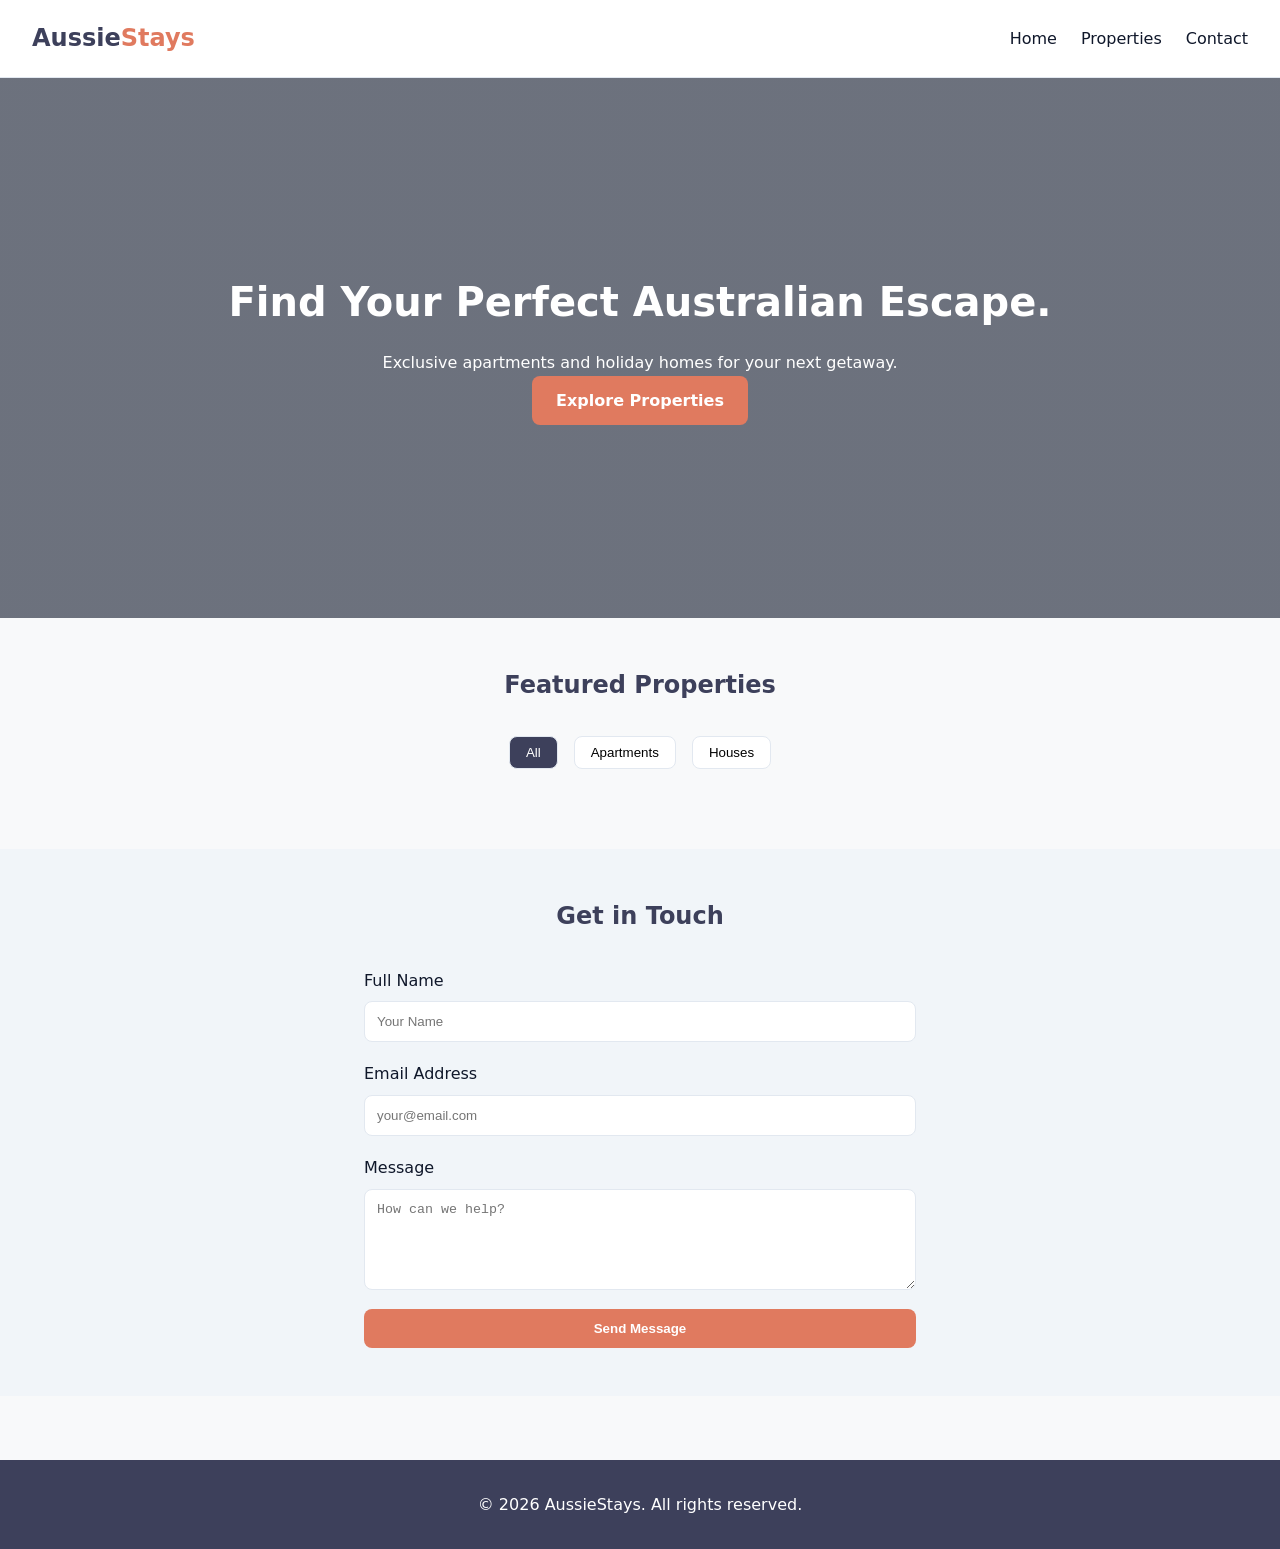
==== index.html @ 416e7ea9 "first website draft" ====
<!DOCTYPE html>
<html lang="en">
<head>
    <meta charset="UTF-8">
    <meta name="viewport" content="width=device-width, initial-scale=1.0">
    <title>Aussie Stays – Premium Holiday Rentals</title>
    <link rel="stylesheet" href="style.css">
    <script src="main.js" defer></script>
</head>
<body>
    <header class="navbar">
        <div class="logo">Aussie<span>Stays</span></div>
        <button class="menu-toggle" id="mobile-menu" aria-label="Toggle navigation">
            <span class="bar"></span>
            <span class="bar"></span>
            <span class="bar"></span>
        </button>
        <nav class="nav-links" id="nav-links">
            <a href="#" id="nav-home" class="active">Home</a>
            <a href="#" id="nav-properties">Properties</a>
            <a href="#" id="nav-contact">Contact</a>
        </nav>
    </header>

    <main id="main-view">
        <section class="hero">
            <div class="hero-content">
                <h1>Find Your Perfect Australian Escape.</h1>
                <p>Exclusive apartments and holiday homes for your next getaway.</p>
                <a href="#properties-section" class="btn primary-btn">Explore Properties</a>
            </div>
        </section>

        <section id="properties-section" class="section container">
            <h2>Featured Properties</h2>
            <div class="filter-bar">
                <button class="filter-btn active" data-filter="all">All</button>
                <button class="filter-btn" data-filter="apartment">Apartments</button>
                <button class="filter-btn" data-filter="house">Houses</button>
            </div>
            <div class="property-grid" id="property-grid"></div>
        </section>

        <section id="contact-section" class="section bg-light">
            <div class="container contact-container">
                <h2>Get in Touch</h2>
                <form id="contact-form" class="contact-form">
                    <div class="form-group">
                        <label for="name">Full Name</label>
                        <input type="text" id="name" required placeholder="Your Name">
                    </div>
                    <div class="form-group">
                        <label for="email">Email Address</label>
                        <input type="email" id="email" required placeholder="your@email.com">
                    </div>
                    <div class="form-group">
                        <label for="message">Message</label>
                        <textarea id="message" rows="5" required placeholder="How can we help?"></textarea>
                    </div>
                    <button type="submit" class="btn primary-btn">Send Message</button>
                </form>
            </div>
        </section>
    </main>

    <main id="detail-view" class="container hidden">
        <button id="back-btn" class="btn secondary-btn">&larr; Back to Properties</button>
        
        <div class="detail-container">
            <div class="slideshow-container">
                <img id="slide-img" src="" alt="Property Image">
                <button class="slide-prev" id="prev-btn">&#10094;</button>
                <button class="slide-next" id="next-btn">&#10095;</button>
            </div>

            <div class="detail-info">
                <h1 id="detail-title"></h1>
                <p id="detail-location" class="location-tag"></p>
                <div id="detail-price" class="price-tag"></div>
                <p id="detail-specs" class="specs-tag"></p>
                <p id="detail-description" class="description-text"></p>

                <div class="booking-box">
                    <h3>Book Your Stay</h3>
                    <p>Select your dates and schedule a reservation:</p>
                    <div id="booking-widget" class="booking-placeholder">
                        <a href="https://calendly.com" target="_blank" rel="noopener" class="btn primary-btn full-width">Schedule via Calendly</a>
                    </div>
                </div>
            </div>
        </div>
    </main>

    <footer>
        <p>&copy; 2026 AussieStays. All rights reserved.</p>
    </footer>
</body>
</html>
---- style.css ----
:root {
    --bg-main: #F8F9FA;
    --bg-card: #FFFFFF;
    --text-primary: #0F172A;
    --text-muted: #64748B;
    --accent-orange: #E07A5F;
    --accent-blue: #3D405B;
    --accent-hover: #D0694E;
    --border-color: #E2E8F0;
    --radius: 8px;
    --transition: all 0.3s ease;
}

* {
    box-sizing: border-box;
    margin: 0;
    padding: 0;
}

body {
    font-family: system-ui, -apple-system, BlinkMacSystemFont, 'Segoe UI', Roboto, sans-serif;
    background-color: var(--bg-main);
    color: var(--text-primary);
    line-height: 1.6;
}

.hidden {
    display: none !important;
}

/* Navbar & Burger Menu */
.navbar {
    display: flex;
    justify-content: space-between;
    align-items: center;
    padding: 1.2rem 2rem;
    background-color: var(--bg-card);
    border-bottom: 1px solid var(--border-color);
    position: sticky;
    top: 0;
    z-index: 100;
}

.logo {
    font-size: 1.5rem;
    font-weight: 700;
    color: var(--accent-blue);
}

.logo span {
    color: var(--accent-orange);
}

.nav-links {
    display: flex;
    gap: 1.5rem;
}

.nav-links a {
    text-decoration: none;
    color: var(--text-primary);
    font-weight: 500;
}

.menu-toggle {
    display: none;
    flex-direction: column;
    gap: 5px;
    background: none;
    border: none;
    cursor: pointer;
}

.bar {
    width: 25px;
    height: 3px;
    background-color: var(--text-primary);
    border-radius: 2px;
}

/* Layout Elements */
.container {
    max-width: 1100px;
    margin: 0 auto;
    padding: 3rem 1.5rem;
}

.hero {
    background: linear-gradient(rgba(15, 23, 42, 0.6), rgba(15, 23, 42, 0.6)), 
                url('https://images.unsplash.com/photo-1507525428034-b723cf961d3e?auto=format&fit=crop&w=1200&q=80') center/cover no-repeat;
    height: 60vh;
    display: flex;
    align-items: center;
    justify-content: center;
    text-align: center;
    color: #FFF;
    padding: 0 1rem;
}

.hero-content h1 { font-size: 2.5rem; margin-bottom: 1rem; }
.section h2 { text-align: center; color: var(--accent-blue); margin-bottom: 2rem; }
.bg-light { background-color: #F1F5F9; }

/* Property Grid Tiles */
.property-grid {
    display: grid;
    grid-template-columns: repeat(auto-fit, minmax(300px, 1fr));
    gap: 2rem;
}

.card {
    background: var(--bg-card);
    border-radius: var(--radius);
    overflow: hidden;
    border: 1px solid var(--border-color);
    cursor: pointer;
    transition: var(--transition);
}

.card:hover {
    transform: translateY(-5px);
    box-shadow: 0 10px 20px rgba(0,0,0,0.08);
}

.card-img { width: 100%; height: 220px; object-fit: cover; }
.card-body { padding: 1.5rem; }
.card-price { color: var(--accent-orange); font-size: 1.25rem; font-weight: 700; margin-top: 0.5rem; }

/* Detail Page & Slideshow */
.detail-container {
    display: grid;
    grid-template-columns: 1fr 1fr;
    gap: 2.5rem;
    margin-top: 2rem;
}

.slideshow-container {
    position: relative;
    height: 380px;
    background: #000;
    border-radius: var(--radius);
    overflow: hidden;
}

.slideshow-container img {
    width: 100%;
    height: 100%;
    object-fit: cover;
}

.slide-prev, .slide-next {
    position: absolute;
    top: 50%;
    transform: translateY(-50%);
    background: rgba(15, 23, 42, 0.6);
    color: white;
    border: none;
    padding: 0.75rem 1rem;
    cursor: pointer;
    border-radius: var(--radius);
}

.slide-prev { left: 10px; }
.slide-next { right: 10px; }

.location-tag { color: var(--text-muted); font-weight: 500; margin-bottom: 0.5rem; }
.price-tag { font-size: 1.5rem; color: var(--accent-orange); font-weight: 700; margin-bottom: 1rem; }
.booking-box {
    margin-top: 2rem;
    padding: 1.5rem;
    background: #FFF;
    border: 1px solid var(--border-color);
    border-radius: var(--radius);
}

/* Buttons & Inputs */
.btn {
    display: inline-block;
    padding: 0.75rem 1.5rem;
    border-radius: var(--radius);
    text-decoration: none;
    font-weight: 600;
    cursor: pointer;
    border: none;
    transition: var(--transition);
}

.primary-btn { background-color: var(--accent-orange); color: #FFF; }
.primary-btn:hover { background-color: var(--accent-hover); }
.secondary-btn { background-color: var(--accent-blue); color: #FFF; }
.full-width { display: block; text-align: center; width: 100%; margin-top: 1rem; }

.filter-bar { display: flex; justify-content: center; gap: 1rem; margin-bottom: 2rem; }
.filter-btn { padding: 0.5rem 1rem; border: 1px solid var(--border-color); background: var(--bg-card); border-radius: var(--radius); cursor: pointer; }
.filter-btn.active { background: var(--accent-blue); color: #FFF; }

.contact-container { max-width: 600px; }
.contact-form { display: flex; flex-direction: column; gap: 1.2rem; }
.form-group { display: flex; flex-direction: column; gap: 0.5rem; }
.form-group input, .form-group textarea { padding: 0.75rem; border: 1px solid var(--border-color); border-radius: var(--radius); }

footer { text-align: center; padding: 2rem; background-color: var(--accent-blue); color: #FFF; margin-top: 4rem; }

/* Mobile Menu Media Query */
@media (max-width: 768px) {
    .menu-toggle { display: flex; }
    .nav-links {
        display: none;
        position: absolute;
        top: 100%;
        left: 0;
        right: 0;
        background-color: var(--bg-card);
        flex-direction: column;
        padding: 1.5rem;
        border-bottom: 1px solid var(--border-color);
    }
    .nav-links.active { display: flex; }
    .detail-container { grid-template-columns: 1fr; }
}
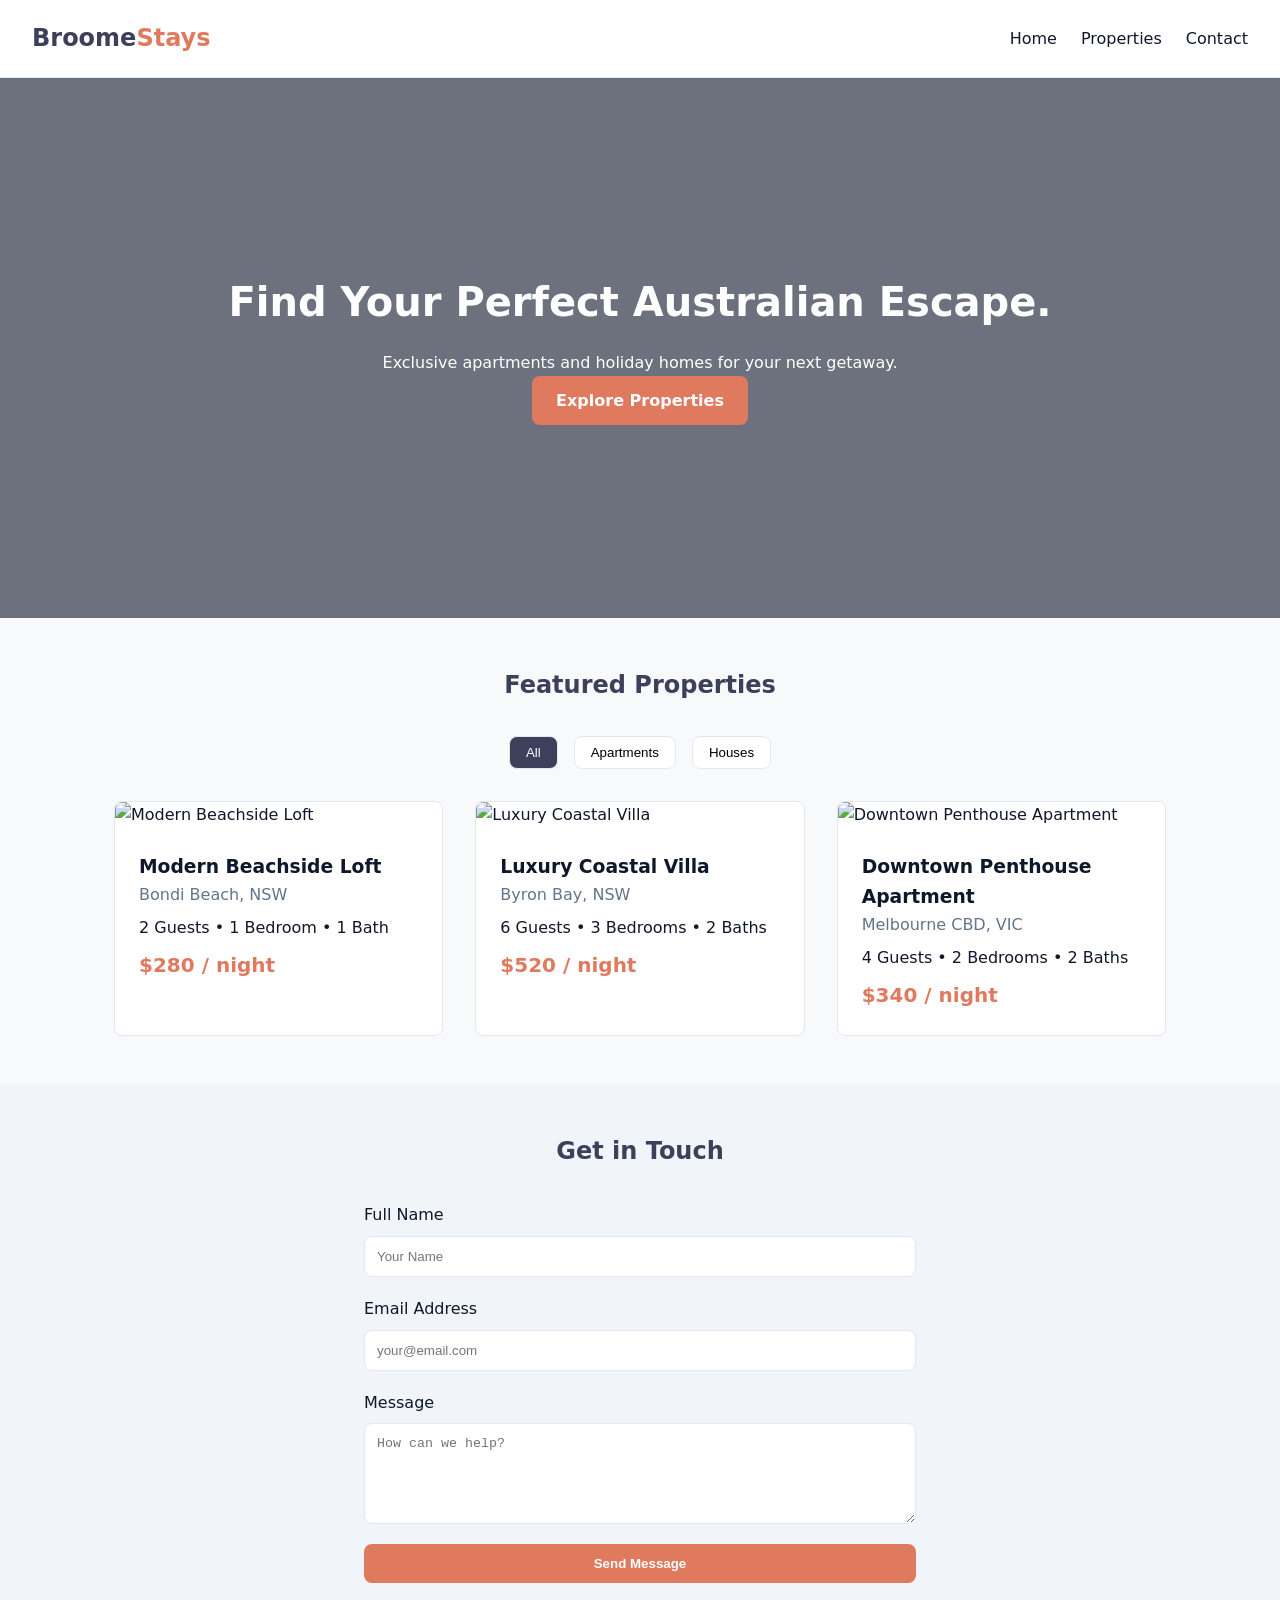
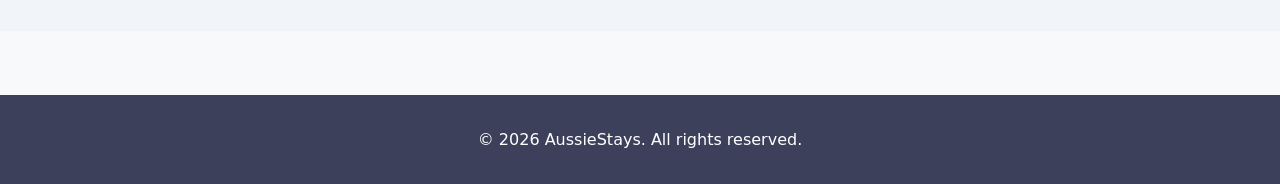
==== commit 5cecf518: "corrected reference to .js + added new folder for pages" ====
--- a/index.html
+++ b/index.html
@@ -5,11 +5,11 @@
     <meta name="viewport" content="width=device-width, initial-scale=1.0">
     <title>Aussie Stays – Premium Holiday Rentals</title>
     <link rel="stylesheet" href="style.css">
-    <script src="main.js" defer></script>
+    <script src="script.js" defer></script>
 </head>
 <body>
     <header class="navbar">
-        <div class="logo">Aussie<span>Stays</span></div>
+        <div class="logo">Broome<span>Stays</span></div>
         <button class="menu-toggle" id="mobile-menu" aria-label="Toggle navigation">
             <span class="bar"></span>
             <span class="bar"></span>
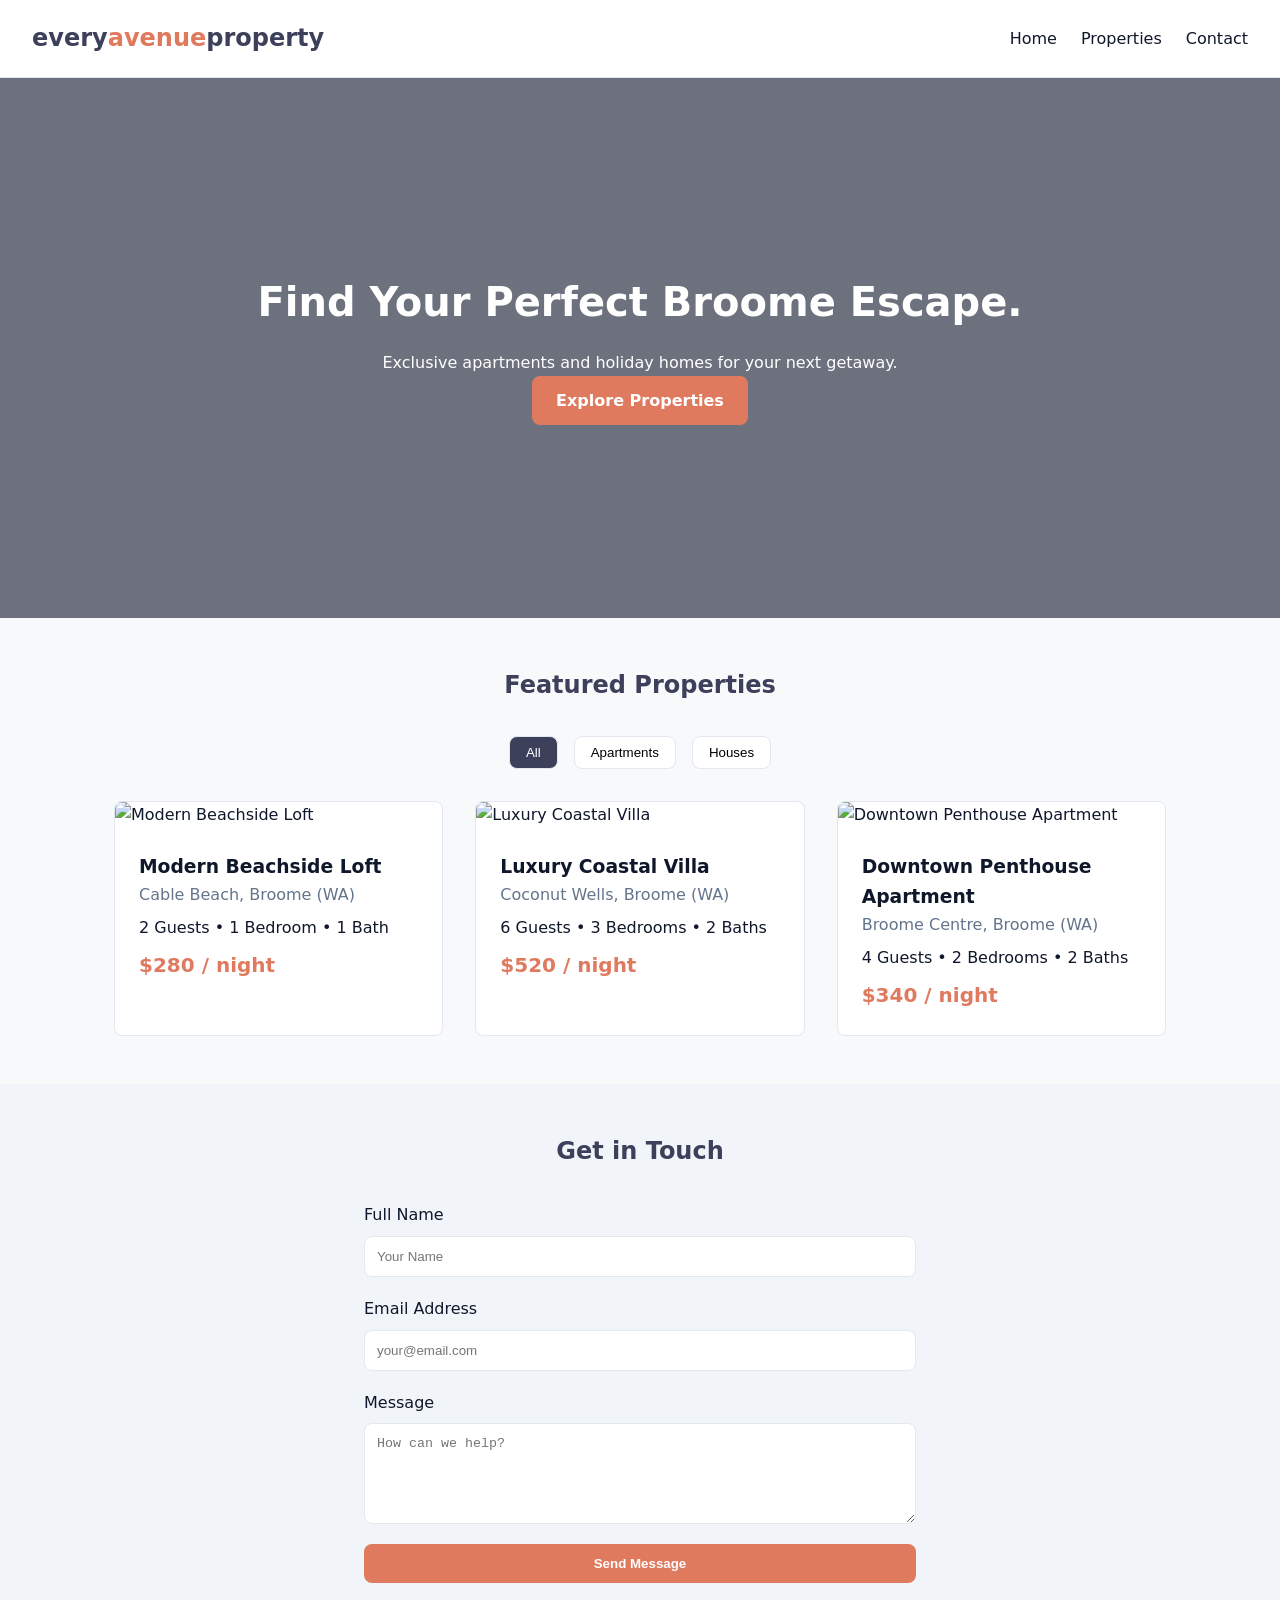
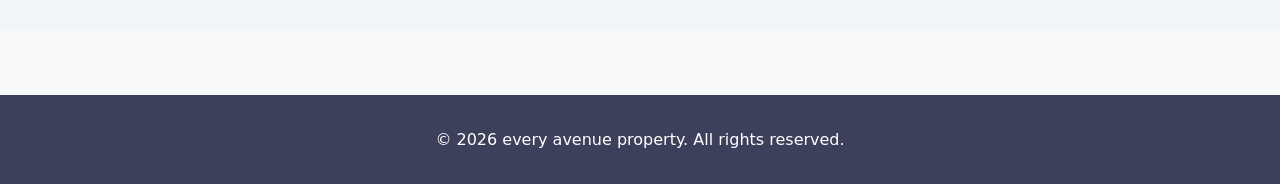
==== commit 135753cd: "minor text edits" ====
--- a/index.html
+++ b/index.html
@@ -9,7 +9,7 @@
 </head>
 <body>
     <header class="navbar">
-        <div class="logo">Broome<span>Stays</span></div>
+        <div class="logo">every<span>avenue</span>property</div>
         <button class="menu-toggle" id="mobile-menu" aria-label="Toggle navigation">
             <span class="bar"></span>
             <span class="bar"></span>
@@ -25,7 +25,7 @@
     <main id="main-view">
         <section class="hero">
             <div class="hero-content">
-                <h1>Find Your Perfect Australian Escape.</h1>
+                <h1>Find Your Perfect Broome Escape.</h1>
                 <p>Exclusive apartments and holiday homes for your next getaway.</p>
                 <a href="#properties-section" class="btn primary-btn">Explore Properties</a>
             </div>
@@ -92,7 +92,7 @@
     </main>
 
     <footer>
-        <p>&copy; 2026 AussieStays. All rights reserved.</p>
+        <p>&copy; 2026 every avenue property. All rights reserved.</p>
     </footer>
 </body>
 </html>
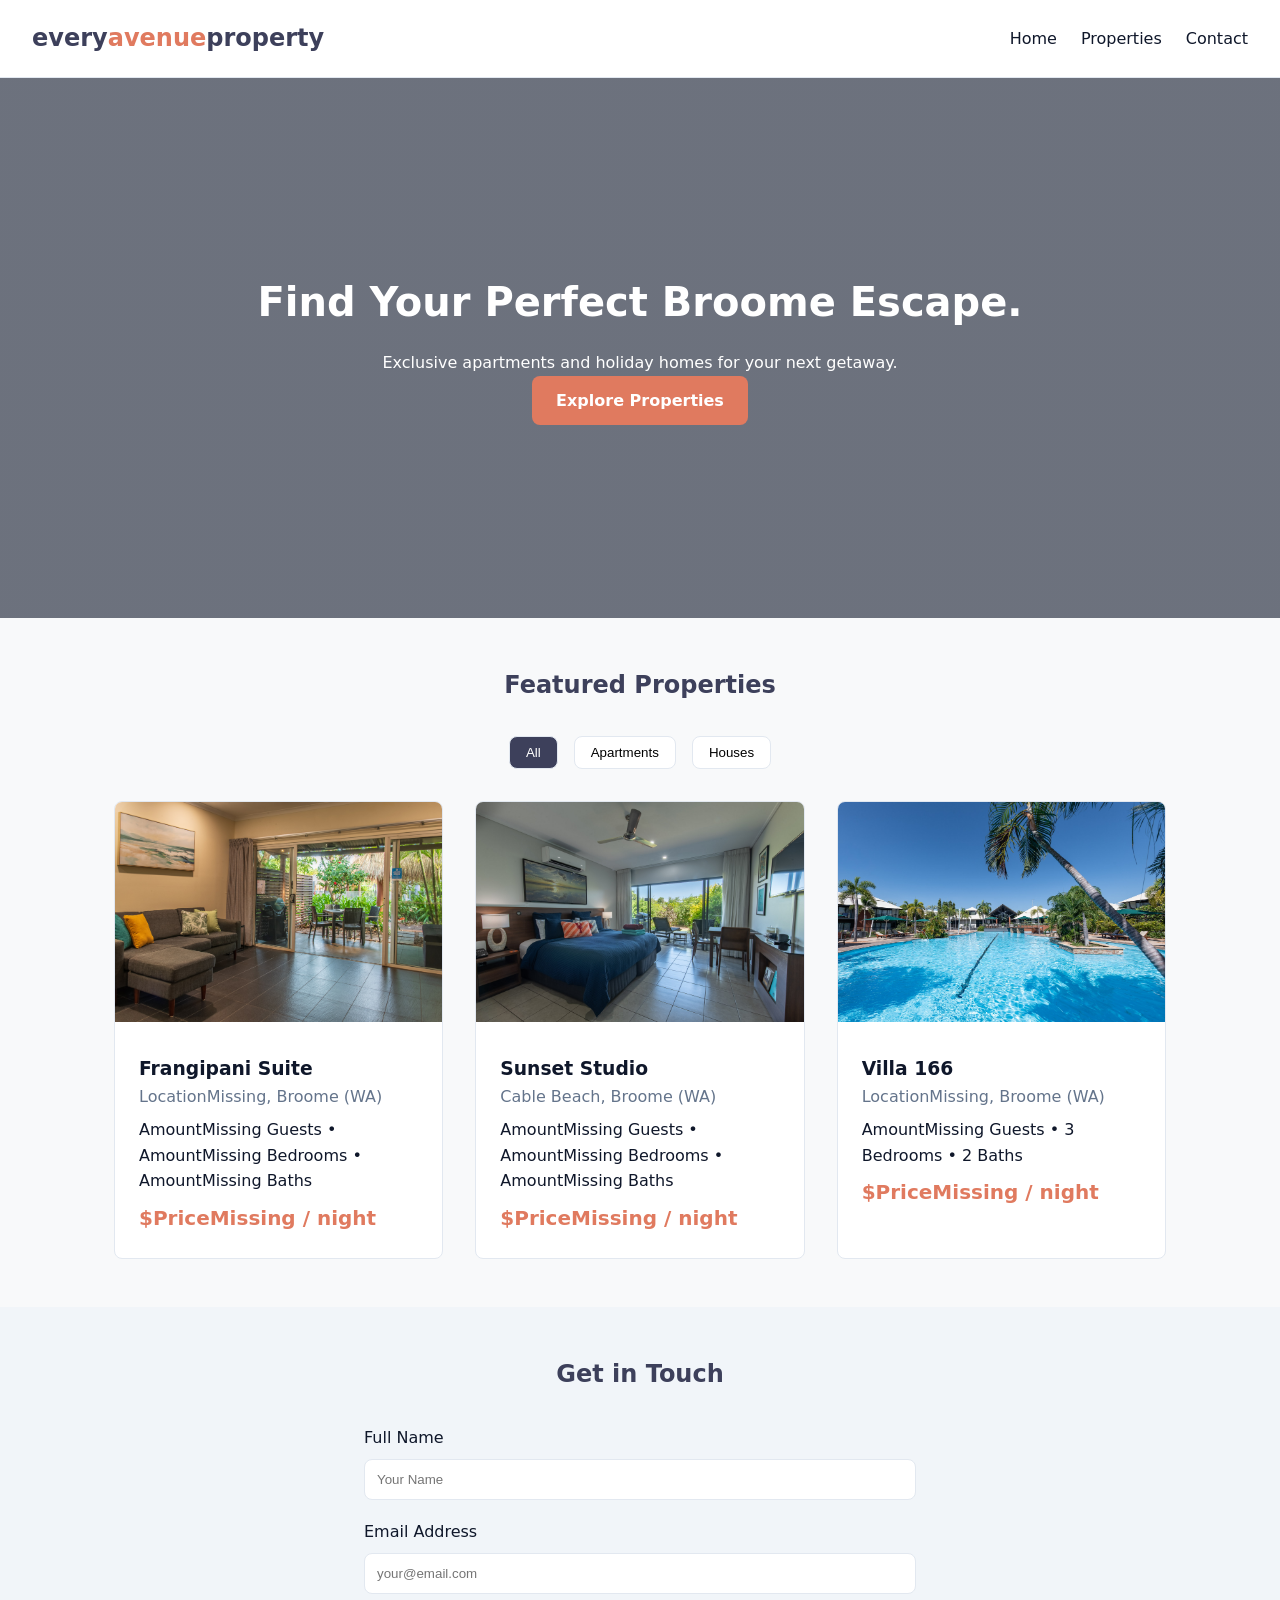
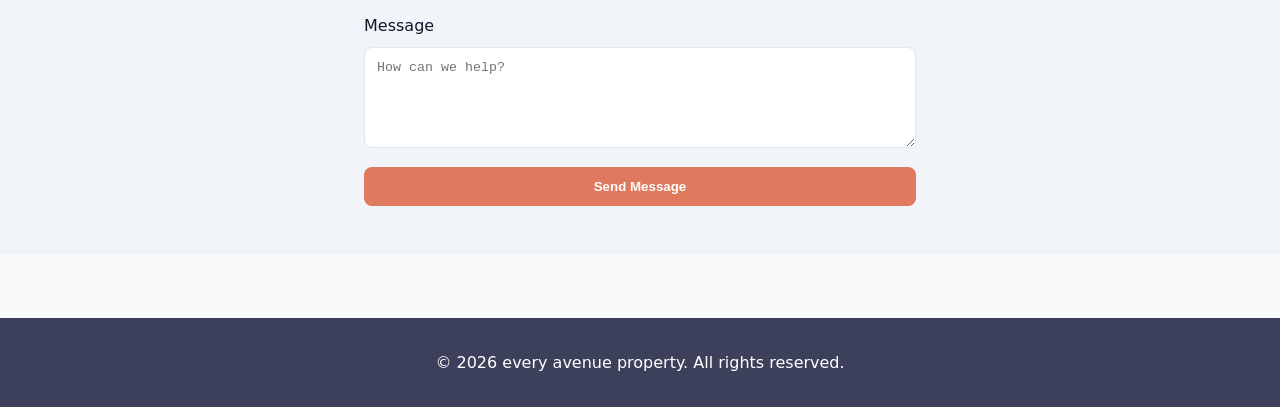
==== commit 40fcfc0a: "description changes" ====
--- a/index.html
+++ b/index.html
@@ -3,7 +3,7 @@
 <head>
     <meta charset="UTF-8">
     <meta name="viewport" content="width=device-width, initial-scale=1.0">
-    <title>Aussie Stays – Premium Holiday Rentals</title>
+    <title>every avenue property</title>
     <link rel="stylesheet" href="style.css">
     <script src="script.js" defer></script>
 </head>
@@ -16,9 +16,9 @@
             <span class="bar"></span>
         </button>
         <nav class="nav-links" id="nav-links">
-            <a href="#" id="nav-home" class="active">Home</a>
+            <a href="index.html" id="nav-home" class="active">Home</a>
             <a href="#" id="nav-properties">Properties</a>
-            <a href="#" id="nav-contact">Contact</a>
+            <a href="pages/contact.html" id="nav-contact">Contact</a>
         </nav>
     </header>
 
@@ -45,17 +45,20 @@
             <div class="container contact-container">
                 <h2>Get in Touch</h2>
                 <form id="contact-form" class="contact-form">
+                    <input type="hidden" name="access_key" value="YOUR_WEB3FORMS_ACCESS_KEY">
+                    <input type="hidden" name="subject" value="New inquiry from every avenue property">
+                    <input type="hidden" name="from_name" value="Every Avenue Property website">
                     <div class="form-group">
                         <label for="name">Full Name</label>
-                        <input type="text" id="name" required placeholder="Your Name">
+                        <input type="text" id="name" name="name" required placeholder="Your Name">
                     </div>
                     <div class="form-group">
                         <label for="email">Email Address</label>
-                        <input type="email" id="email" required placeholder="your@email.com">
+                        <input type="email" id="email" name="email" required placeholder="your@email.com">
                     </div>
                     <div class="form-group">
                         <label for="message">Message</label>
-                        <textarea id="message" rows="5" required placeholder="How can we help?"></textarea>
+                        <textarea id="message" name="message" rows="5" required placeholder="How can we help?"></textarea>
                     </div>
                     <button type="submit" class="btn primary-btn">Send Message</button>
                 </form>
--- a/style.css
+++ b/style.css
@@ -217,4 +217,142 @@
     }
     .nav-links.active { display: flex; }
     .detail-container { grid-template-columns: 1fr; }
+}
+
+
+/* ==========================================
+   Contact Page & Owner Portrait Styles
+   ========================================== */
+
+/* Owner Portrait Section */
+.owner-profile {
+    display: grid;
+    grid-template-columns: 1fr 1.3fr;
+    gap: 3rem;
+    align-items: center;
+    margin-top: 2rem;
+    margin-bottom: 4rem;
+    background: var(--bg-card);
+    padding: 2.5rem;
+    border-radius: var(--radius);
+    border: 1px solid var(--border-color);
+}
+
+.owner-image-wrapper {
+    width: 100%;
+    height: 380px;
+    border-radius: var(--radius);
+    overflow: hidden;
+}
+
+.owner-img {
+    width: 100%;
+    height: 100%;
+    object-fit: cover;
+    display: block;
+}
+
+.sub-heading {
+    display: inline-block;
+    color: var(--accent-orange);
+    font-weight: 700;
+    text-transform: uppercase;
+    letter-spacing: 1px;
+    font-size: 0.85rem;
+    margin-bottom: 0.5rem;
+}
+
+.owner-info h1 {
+    font-size: 2.2rem;
+    color: var(--accent-blue);
+    margin-bottom: 1.2rem;
+}
+
+.owner-bio {
+    color: var(--text-muted);
+    font-size: 1.05rem;
+    line-height: 1.7;
+}
+
+/* Contact Grid Layout */
+.contact-grid-wrapper {
+    display: grid;
+    grid-template-columns: 1fr 1fr;
+    gap: 3rem;
+    align-items: start;
+    margin-bottom: 3rem;
+}
+
+.contact-info-cards h2, 
+.contact-form-wrapper h2 {
+    color: var(--accent-blue);
+    font-size: 1.6rem;
+    margin-bottom: 0.5rem;
+}
+
+.contact-subtext {
+    color: var(--text-muted);
+    margin-bottom: 2rem;
+}
+
+/* Single Contact Info Cards */
+.info-card {
+    display: flex;
+    align-items: flex-start;
+    gap: 1.2rem;
+    background: var(--bg-card);
+    padding: 1.2rem;
+    border-radius: var(--radius);
+    border: 1px solid var(--border-color);
+    margin-bottom: 1rem;
+}
+
+.info-icon {
+    font-size: 1.5rem;
+    background: #FAF0EC; /* Sehr helle Orange-Nuance als Hintergrund */
+    padding: 0.6rem;
+    border-radius: var(--radius);
+    line-height: 1;
+}
+
+.info-card h3 {
+    font-size: 1rem;
+    color: var(--accent-blue);
+    margin-bottom: 0.2rem;
+}
+
+.info-card p, .info-card a {
+    color: var(--text-muted);
+    font-size: 0.95rem;
+    text-decoration: none;
+    transition: var(--transition);
+}
+
+.info-card a:hover {
+    color: var(--accent-orange);
+}
+
+.contact-form-wrapper {
+    background: var(--bg-card);
+    padding: 2rem;
+    border-radius: var(--radius);
+    border: 1px solid var(--border-color);
+}
+
+/* Responsive Styles for Contact Page */
+@media (max-width: 900px) {
+    .owner-profile {
+        grid-template-columns: 1fr;
+        gap: 2rem;
+        padding: 1.5rem;
+    }
+
+    .owner-image-wrapper {
+        height: 300px;
+    }
+
+    .contact-grid-wrapper {
+        grid-template-columns: 1fr;
+        gap: 2rem;
+    }
 }
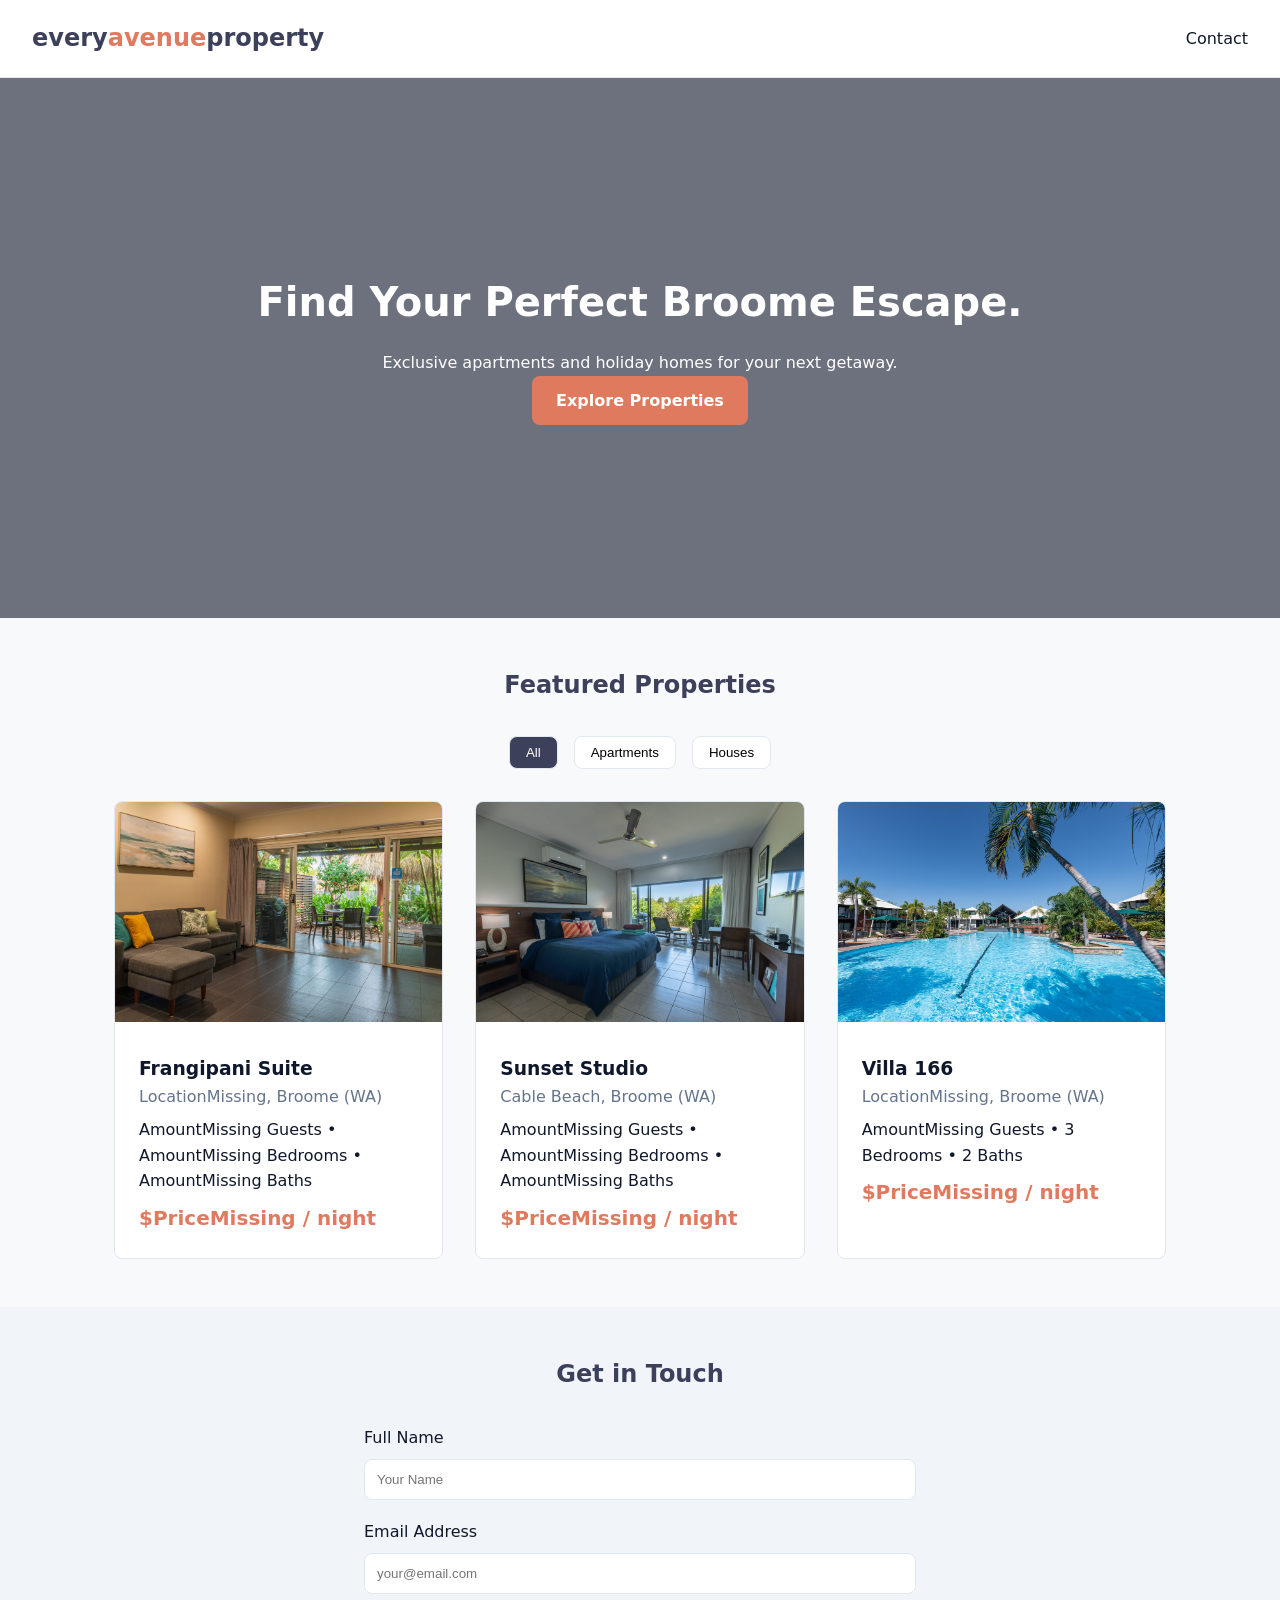
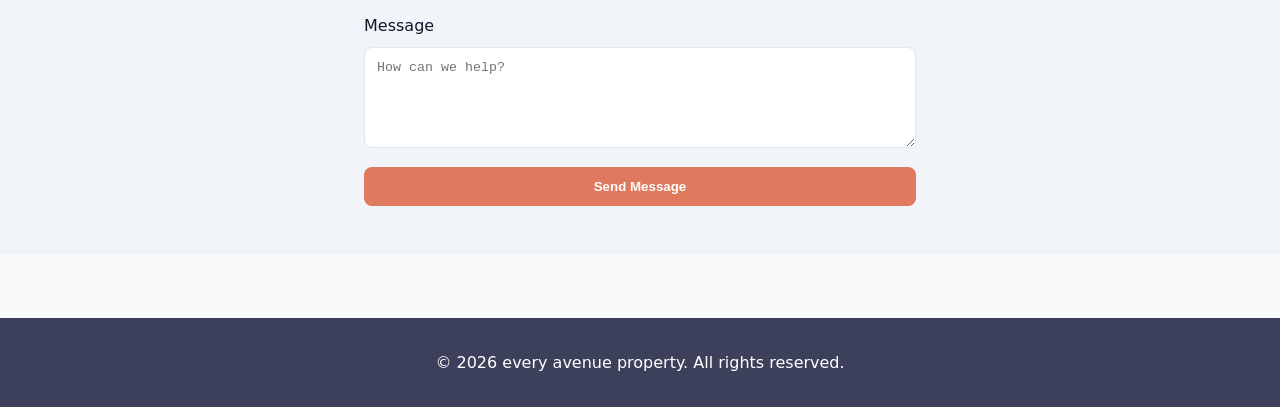
==== commit e312101b: "access token + changed header" ====
--- a/index.html
+++ b/index.html
@@ -9,15 +9,13 @@
 </head>
 <body>
     <header class="navbar">
-        <div class="logo">every<span>avenue</span>property</div>
+        <a href="index.html" class="logo">every<span>avenue</span>property</a>
         <button class="menu-toggle" id="mobile-menu" aria-label="Toggle navigation">
             <span class="bar"></span>
             <span class="bar"></span>
             <span class="bar"></span>
         </button>
         <nav class="nav-links" id="nav-links">
-            <a href="index.html" id="nav-home" class="active">Home</a>
-            <a href="#" id="nav-properties">Properties</a>
             <a href="pages/contact.html" id="nav-contact">Contact</a>
         </nav>
     </header>
--- a/style.css
+++ b/style.css
@@ -45,6 +45,7 @@
     font-size: 1.5rem;
     font-weight: 700;
     color: var(--accent-blue);
+    text-decoration: none;
 }
 
 .logo span {
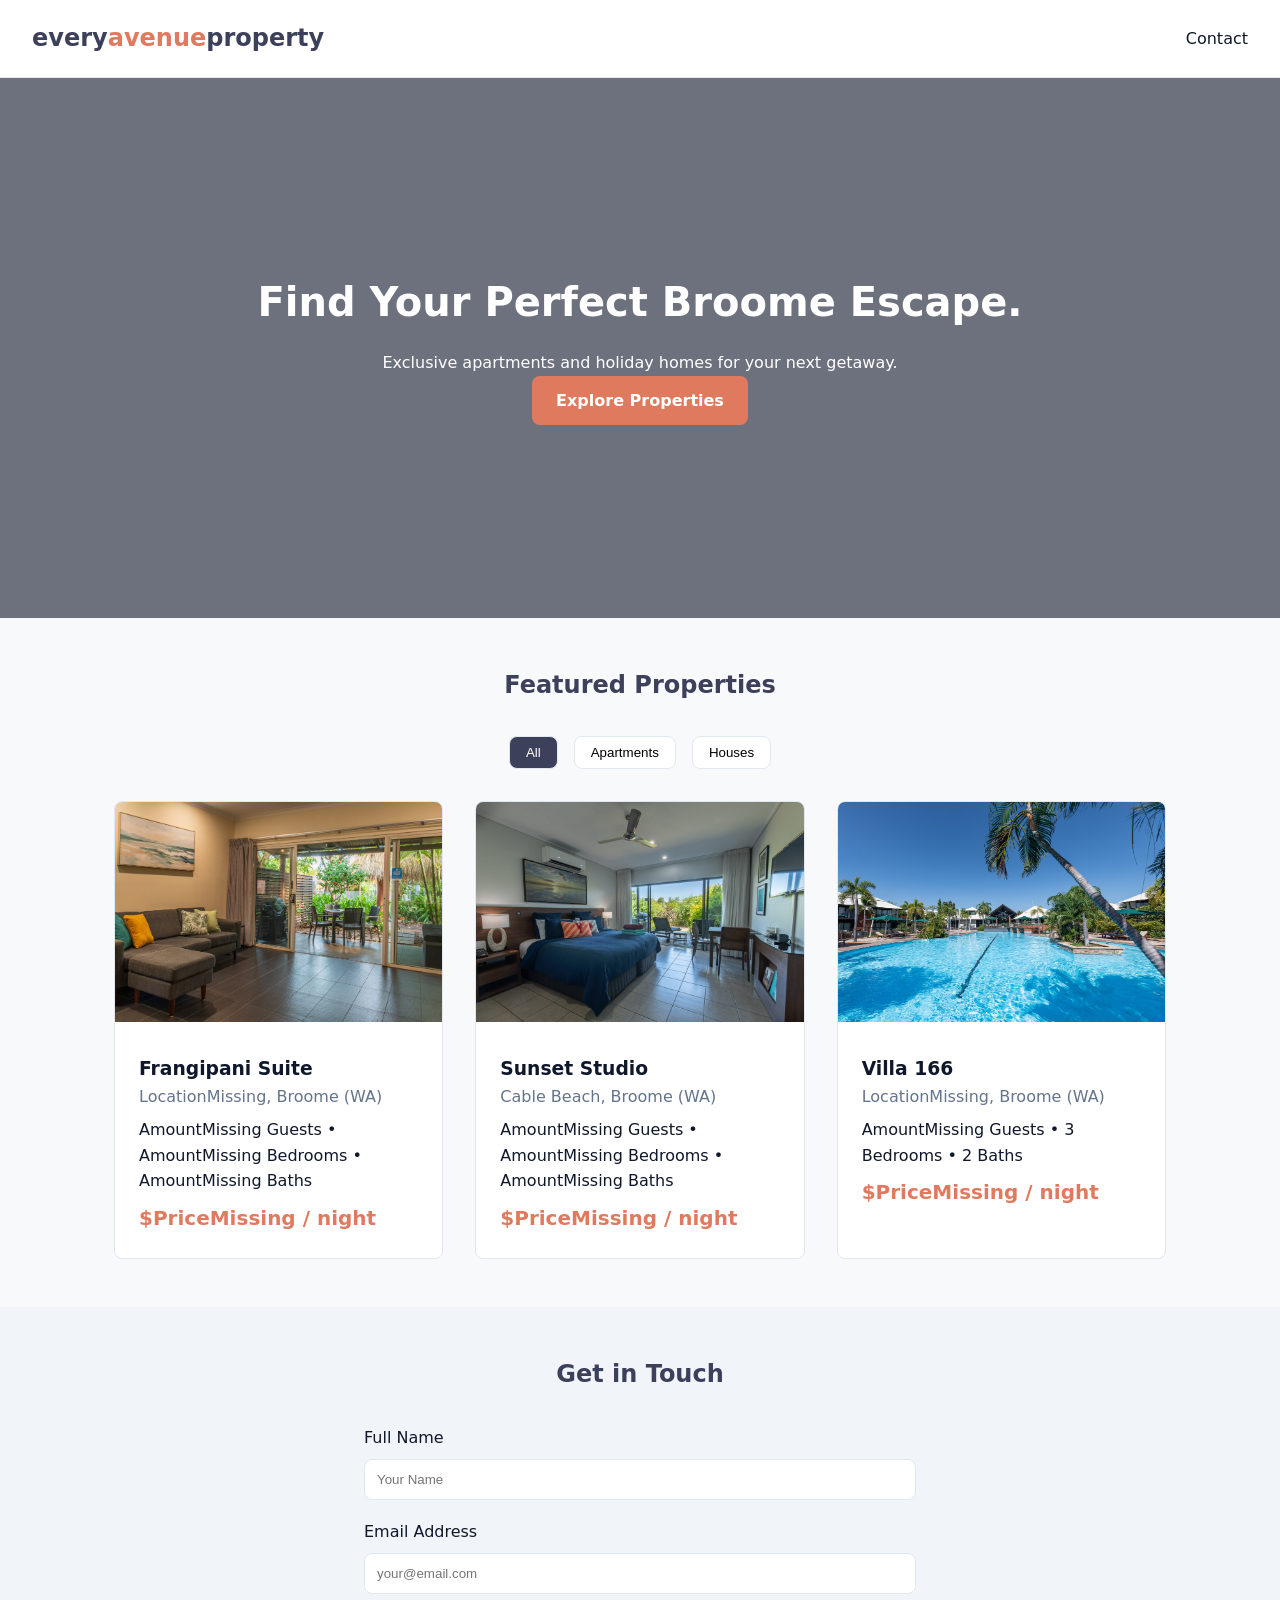
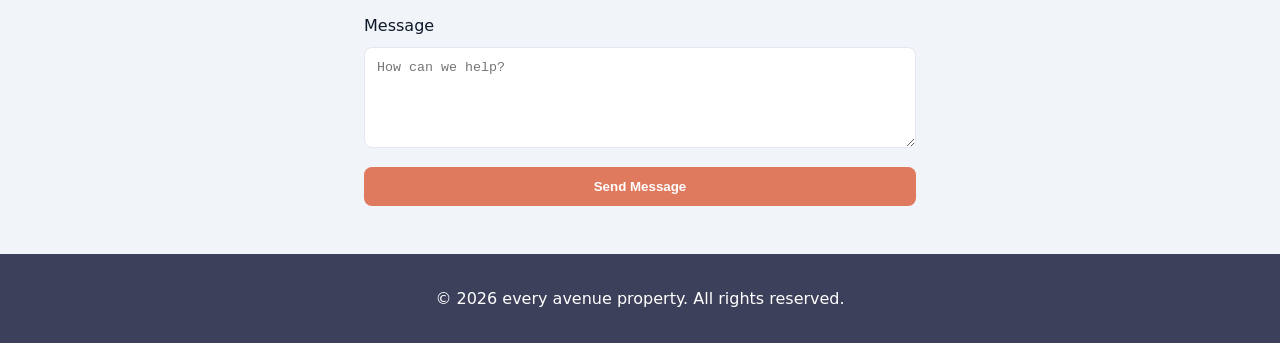
==== commit 69eddbf0: "changes footer" ====
--- a/index.html
+++ b/index.html
@@ -81,7 +81,7 @@
                 <p id="detail-specs" class="specs-tag"></p>
                 <p id="detail-description" class="description-text"></p>
 
-                <div class="booking-box">
+                <div class="booking-box hidden">
                     <h3>Book Your Stay</h3>
                     <p>Select your dates and schedule a reservation:</p>
                     <div id="booking-widget" class="booking-placeholder">
--- a/style.css
+++ b/style.css
@@ -22,6 +22,13 @@
     background-color: var(--bg-main);
     color: var(--text-primary);
     line-height: 1.6;
+    min-height: 100vh;
+    display: flex;
+    flex-direction: column;
+}
+
+main {
+    flex: 1;
 }
 
 .hidden {
@@ -200,7 +207,7 @@
 .form-group { display: flex; flex-direction: column; gap: 0.5rem; }
 .form-group input, .form-group textarea { padding: 0.75rem; border: 1px solid var(--border-color); border-radius: var(--radius); }
 
-footer { text-align: center; padding: 2rem; background-color: var(--accent-blue); color: #FFF; margin-top: 4rem; }
+footer { text-align: center; padding: 2rem; background-color: var(--accent-blue); color: #FFF; margin-top: auto; }
 
 /* Mobile Menu Media Query */
 @media (max-width: 768px) {
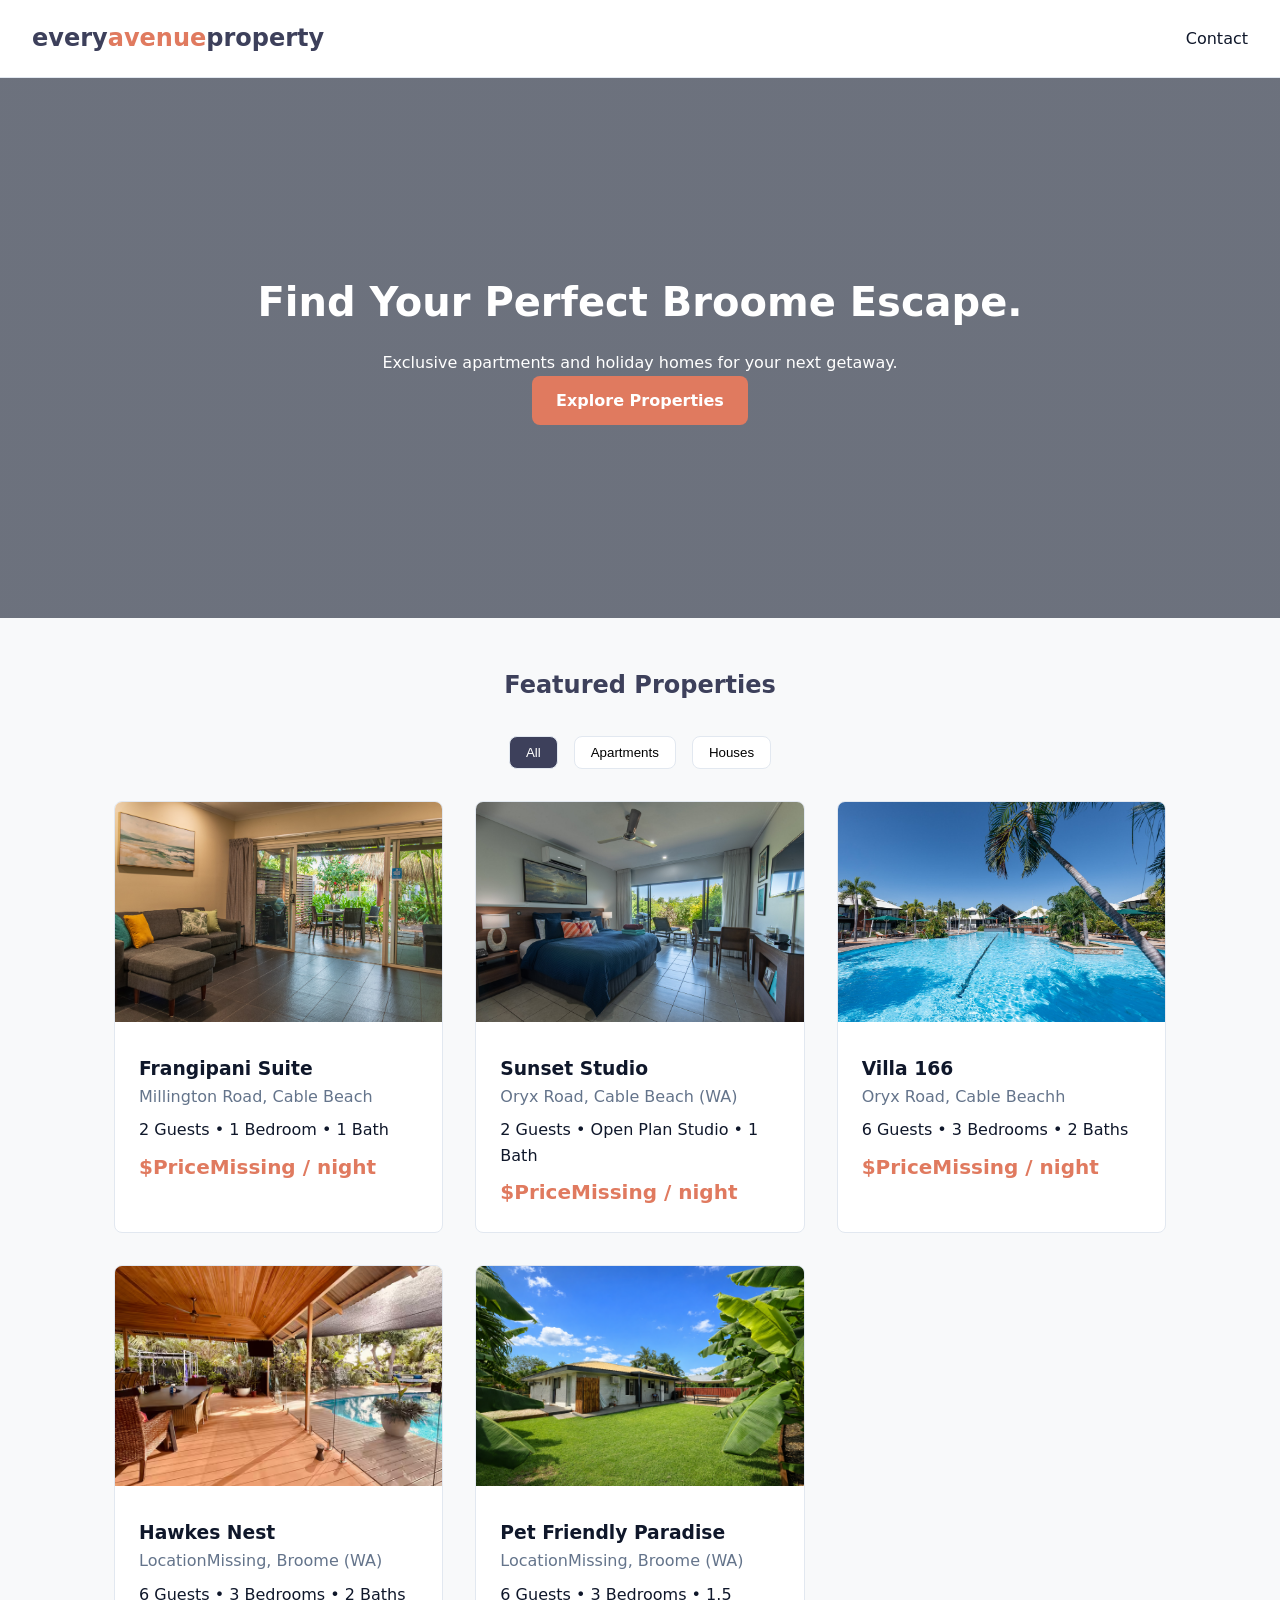
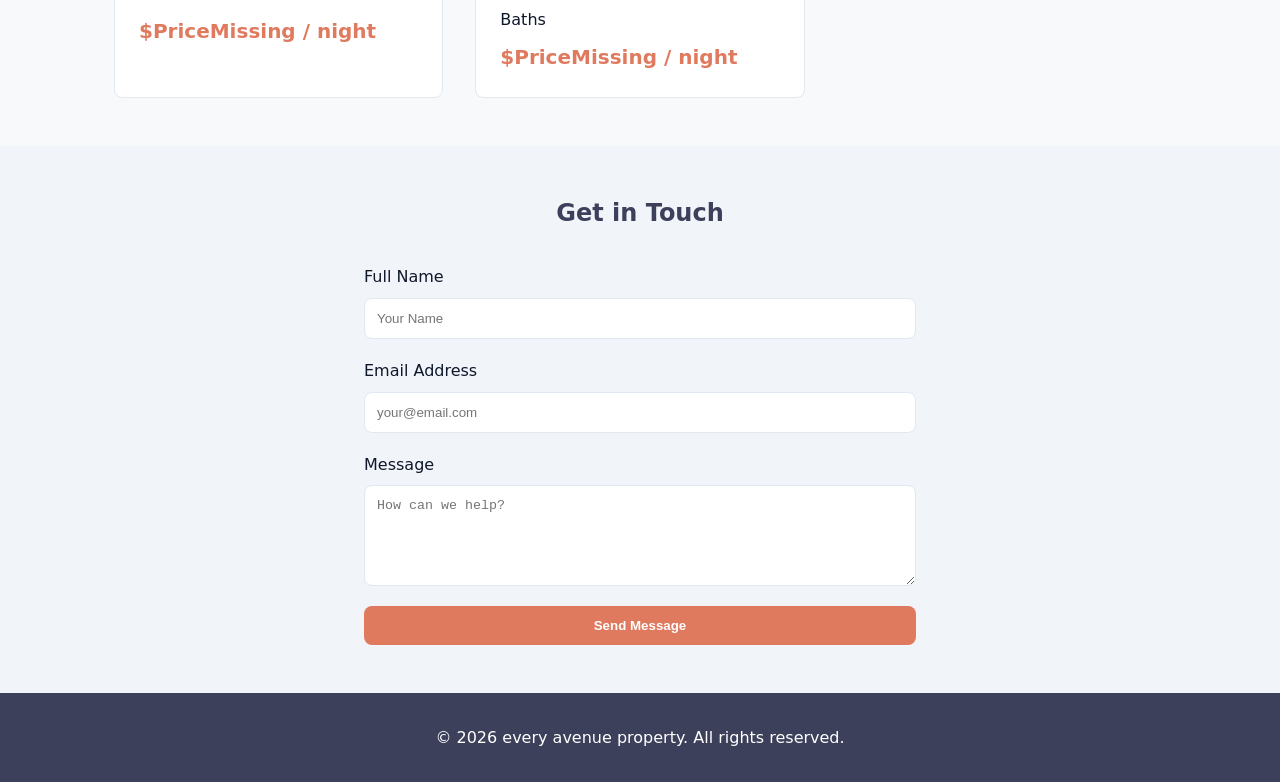
==== commit 5c993da0: "STRA included" ====
--- a/index.html
+++ b/index.html
@@ -79,6 +79,7 @@
                 <p id="detail-location" class="location-tag"></p>
                 <div id="detail-price" class="price-tag"></div>
                 <p id="detail-specs" class="specs-tag"></p>
+                <p id="detail-stra" class="stra-tag"></p>
                 <p id="detail-description" class="description-text"></p>
 
                 <div class="booking-box hidden">
--- a/style.css
+++ b/style.css
@@ -172,6 +172,7 @@
 .slide-next { right: 10px; }
 
 .location-tag { color: var(--text-muted); font-weight: 500; margin-bottom: 0.5rem; }
+.stra-tag { color: var(--accent-blue); font-weight: 700; margin: 0.5rem 0 1rem; }
 .price-tag { font-size: 1.5rem; color: var(--accent-orange); font-weight: 700; margin-bottom: 1rem; }
 .booking-box {
     margin-top: 2rem;
@@ -253,7 +254,7 @@
     overflow: hidden;
 }
 
-.owner-img {
+.owner-image {
     width: 100%;
     height: 100%;
     object-fit: cover;
